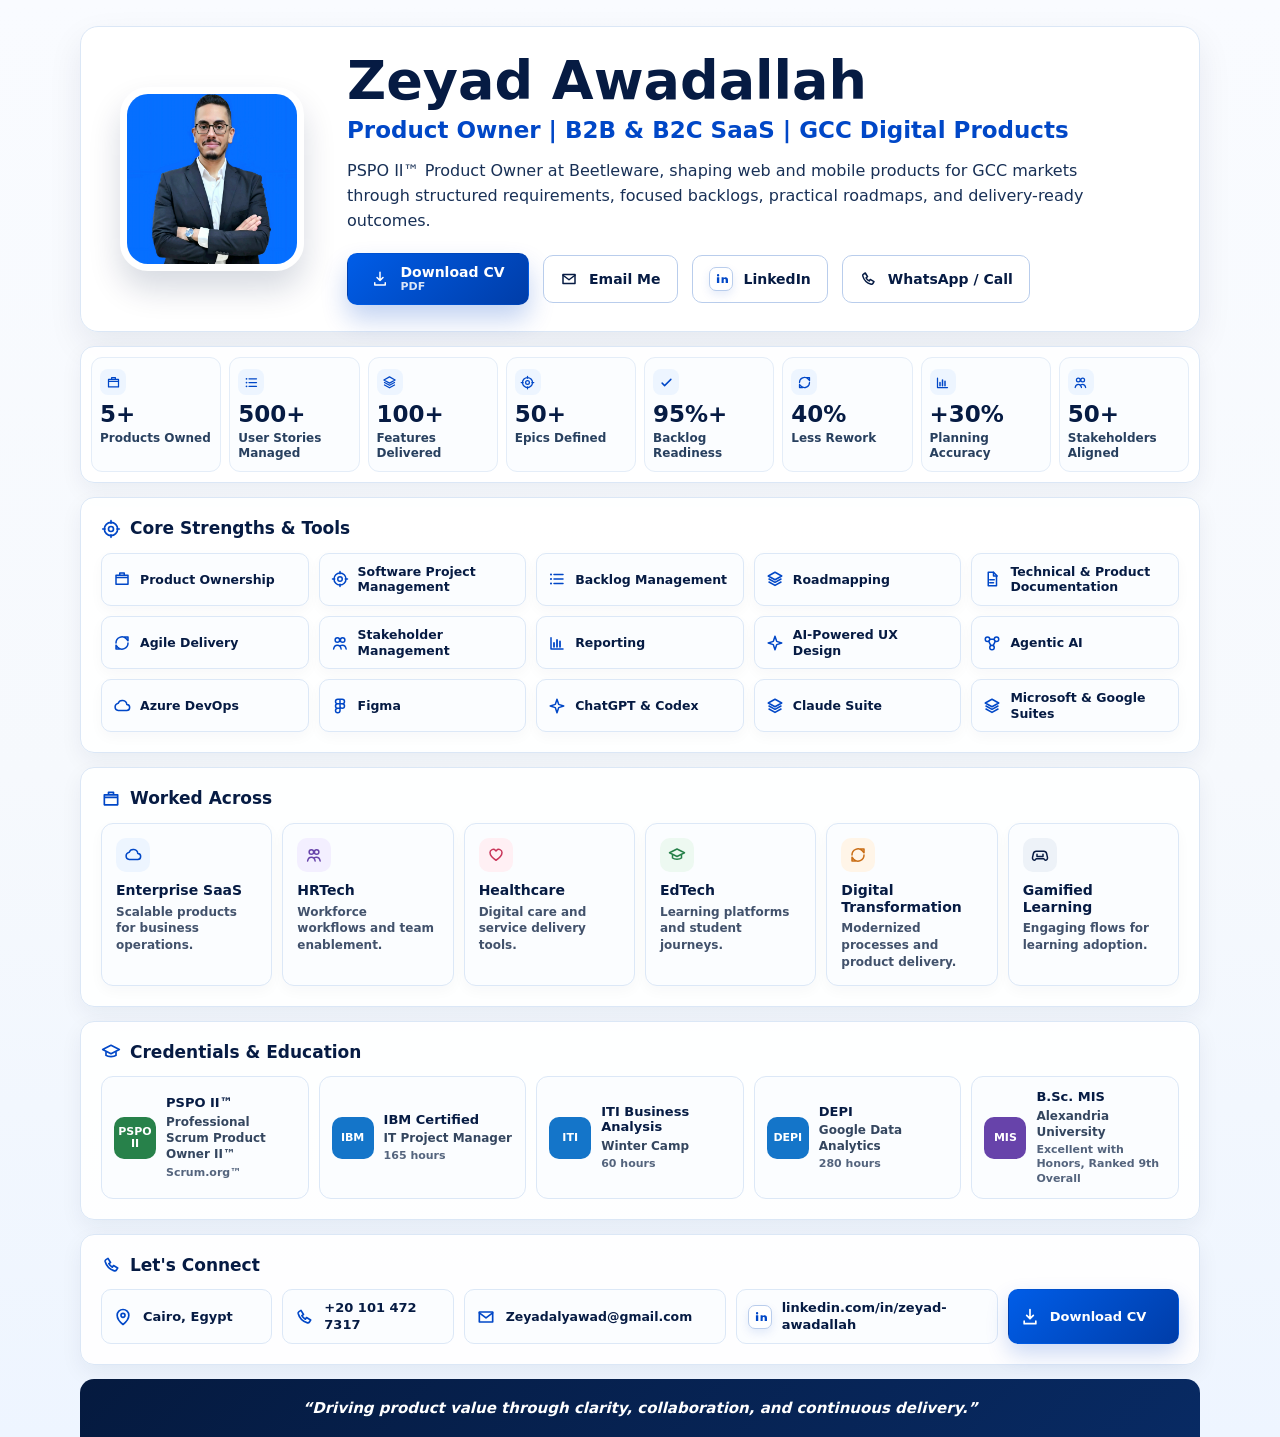
==== index.html @ 65cd9165 "Make social preview image explicit" ====
<!DOCTYPE html>
<html lang="en">
<head>
  <meta charset="UTF-8" />
  <meta name="viewport" content="width=device-width, initial-scale=1.0" />

  <title>Zeyad Awadallah | Product Owner</title>
  <meta
    name="description"
    content="Zeyad Awadallah, PSPO II certified Product Owner building B2B and B2C SaaS products across GCC markets."
  />

  <link rel="icon" type="image/png" href="assets/za-logo-v2.png" />
  <link rel="apple-touch-icon" href="assets/za-app-icon-v2.png" />
  <link rel="manifest" href="manifest.webmanifest" />
  <meta name="theme-color" content="#0047c7" />
  <meta name="apple-mobile-web-app-title" content="Zeyad" />
  <meta name="apple-mobile-web-app-capable" content="yes" />
  <meta name="apple-mobile-web-app-status-bar-style" content="default" />
  <meta itemprop="image" content="https://zeyad-awad1.github.io/assets/social-preview-v1.png" />

  <meta property="og:title" content="Zeyad Awadallah | Product Owner Portfolio" />
  <meta
    property="og:description"
    content="PSPO II™ Product Owner building B2B and B2C SaaS products across GCC markets."
  />
  <meta property="og:type" content="website" />
  <meta property="og:url" content="https://zeyad-awad1.github.io" />
  <meta property="og:image" content="https://zeyad-awad1.github.io/assets/social-preview-v1.png" />
  <meta property="og:image:secure_url" content="https://zeyad-awad1.github.io/assets/social-preview-v1.png" />
  <meta property="og:image:type" content="image/png" />
  <meta property="og:image:width" content="1200" />
  <meta property="og:image:height" content="632" />
  <meta property="og:image:alt" content="Zeyad Awadallah Product Owner portfolio preview" />

  <meta name="twitter:card" content="summary_large_image" />
  <meta name="twitter:title" content="Zeyad Awadallah | Product Owner Portfolio" />
  <meta
    name="twitter:description"
    content="PSPO II™ Product Owner building B2B and B2C SaaS products across GCC markets."
  />
  <meta name="twitter:image" content="https://zeyad-awad1.github.io/assets/social-preview-v1.png" />
  <meta name="twitter:image:alt" content="Zeyad Awadallah Product Owner portfolio preview" />

  <link rel="stylesheet" href="style.css" />
</head>

<body>
  <svg class="icon-sprite" xmlns="http://www.w3.org/2000/svg" aria-hidden="true" focusable="false">
    <symbol id="icon-download" viewBox="0 0 24 24"><path d="M12 3v11m0 0 4-4m-4 4-4-4M5 17v3h14v-3" fill="none" stroke="currentColor" stroke-width="2" stroke-linecap="round" stroke-linejoin="round" /></symbol>
    <symbol id="icon-mail" viewBox="0 0 24 24"><path d="M4 6h16v12H4z" fill="none" stroke="currentColor" stroke-width="2" stroke-linejoin="round" /><path d="m4 7 8 6 8-6" fill="none" stroke="currentColor" stroke-width="2" stroke-linecap="round" stroke-linejoin="round" /></symbol>
    <symbol id="icon-phone" viewBox="0 0 24 24"><path d="M6 5.5 8.4 4l3 5-2 1.4a10.5 10.5 0 0 0 4.2 4.2l1.4-2 5 3-1.5 2.4c-.5.8-1.4 1.2-2.3 1A16 16 0 0 1 5 7.8c-.2-.9.2-1.8 1-2.3Z" fill="none" stroke="currentColor" stroke-width="2" stroke-linecap="round" stroke-linejoin="round" /></symbol>
    <symbol id="icon-linkedin" viewBox="0 0 24 24"><path d="M5 9h4v10H5zM5 5.5a2 2 0 1 0 4 0 2 2 0 0 0-4 0ZM13 9h3.7v1.6c.6-1 1.7-1.8 3.3-1.8 2.4 0 4 1.6 4 4.8V19h-4v-4.8c0-1.3-.5-2.1-1.6-2.1-1.2 0-1.8.8-1.8 2.1V19H13z" fill="currentColor" /></symbol>
    <symbol id="icon-map" viewBox="0 0 24 24"><path d="M12 21s7-5.3 7-11a7 7 0 0 0-14 0c0 5.7 7 11 7 11Z" fill="none" stroke="currentColor" stroke-width="2" stroke-linejoin="round" /><circle cx="12" cy="10" r="2.4" fill="none" stroke="currentColor" stroke-width="2" /></symbol>
    <symbol id="icon-briefcase" viewBox="0 0 24 24"><path d="M9 6V4h6v2m-11 4h16m-16-3h16v12H4z" fill="none" stroke="currentColor" stroke-width="2" stroke-linecap="round" stroke-linejoin="round" /></symbol>
    <symbol id="icon-list" viewBox="0 0 24 24"><path d="M8 6h12M8 12h12M8 18h12" fill="none" stroke="currentColor" stroke-width="2" stroke-linecap="round" /><circle cx="4" cy="6" r="1.4" fill="currentColor" /><circle cx="4" cy="12" r="1.4" fill="currentColor" /><circle cx="4" cy="18" r="1.4" fill="currentColor" /></symbol>
    <symbol id="icon-layers" viewBox="0 0 24 24"><path d="m12 3 9 5-9 5-9-5 9-5Z" fill="none" stroke="currentColor" stroke-width="2" stroke-linejoin="round" /><path d="m4 12 8 4.5 8-4.5M4 16l8 4.5L20 16" fill="none" stroke="currentColor" stroke-width="2" stroke-linecap="round" stroke-linejoin="round" /></symbol>
    <symbol id="icon-target" viewBox="0 0 24 24"><circle cx="12" cy="12" r="8" fill="none" stroke="currentColor" stroke-width="2" /><circle cx="12" cy="12" r="3" fill="none" stroke="currentColor" stroke-width="2" /><path d="M12 2v3m0 14v3M2 12h3m14 0h3" fill="none" stroke="currentColor" stroke-width="2" stroke-linecap="round" /></symbol>
    <symbol id="icon-doc" viewBox="0 0 24 24"><path d="M7 3h7l4 4v14H7z" fill="none" stroke="currentColor" stroke-width="2" stroke-linejoin="round" /><path d="M14 3v5h5M9 13h6M9 17h5" fill="none" stroke="currentColor" stroke-width="2" stroke-linecap="round" stroke-linejoin="round" /></symbol>
    <symbol id="icon-refresh" viewBox="0 0 24 24"><path d="M20 12a8 8 0 0 1-13.7 5.7L4 15m0 0v5h5M4 12A8 8 0 0 1 17.7 6.3L20 9m0 0V4h-5" fill="none" stroke="currentColor" stroke-width="2" stroke-linecap="round" stroke-linejoin="round" /></symbol>
    <symbol id="icon-spark" viewBox="0 0 24 24"><path d="M12 3 9.8 9.8 3 12l6.8 2.2L12 21l2.2-6.8L21 12l-6.8-2.2L12 3Z" fill="none" stroke="currentColor" stroke-width="2" stroke-linejoin="round" /></symbol>
    <symbol id="icon-check" viewBox="0 0 24 24"><path d="m5 13 4 4L19 7" fill="none" stroke="currentColor" stroke-width="2.4" stroke-linecap="round" stroke-linejoin="round" /></symbol>
    <symbol id="icon-users" viewBox="0 0 24 24"><path d="M8.5 11a3 3 0 1 0 0-6 3 3 0 0 0 0 6Zm7 0a3 3 0 1 0 0-6 3 3 0 0 0 0 6ZM3.5 20c.5-3 2.4-5 5-5s4.5 2 5 5m-1-4.4c.8-.4 1.7-.6 2.7-.6 2.6 0 4.5 2 5 5" fill="none" stroke="currentColor" stroke-width="2" stroke-linecap="round" /></symbol>
    <symbol id="icon-cloud" viewBox="0 0 24 24"><path d="M7 18h11a4 4 0 0 0 .4-8 6 6 0 0 0-11.6-1.5A4.8 4.8 0 0 0 7 18Z" fill="none" stroke="currentColor" stroke-width="2" stroke-linejoin="round" /></symbol>
    <symbol id="icon-figma" viewBox="0 0 24 24"><path d="M9 3h3v6H9a3 3 0 1 1 0-6Zm3 0h3a3 3 0 0 1 0 6h-3Zm0 6h3a3 3 0 1 1-3 3Zm-3 0h3v6H9a3 3 0 0 1 0-6Zm0 6h3v3a3 3 0 1 1-3-3Z" fill="none" stroke="currentColor" stroke-width="2" stroke-linejoin="round" /></symbol>
    <symbol id="icon-db" viewBox="0 0 24 24"><ellipse cx="12" cy="6" rx="7" ry="3" fill="none" stroke="currentColor" stroke-width="2" /><path d="M5 6v12c0 1.7 3.1 3 7 3s7-1.3 7-3V6M5 12c0 1.7 3.1 3 7 3s7-1.3 7-3" fill="none" stroke="currentColor" stroke-width="2" /></symbol>
    <symbol id="icon-chart" viewBox="0 0 24 24"><path d="M4 20V5m0 15h16" fill="none" stroke="currentColor" stroke-width="2" stroke-linecap="round" /><path d="M8 17v-5m4 5V8m4 9v-7" fill="none" stroke="currentColor" stroke-width="2.4" stroke-linecap="round" /></symbol>
    <symbol id="icon-nodes" viewBox="0 0 24 24"><circle cx="6" cy="7" r="3" fill="none" stroke="currentColor" stroke-width="2" /><circle cx="18" cy="7" r="3" fill="none" stroke="currentColor" stroke-width="2" /><circle cx="12" cy="18" r="3" fill="none" stroke="currentColor" stroke-width="2" /><path d="M9 7h6M7.5 9.6l3 5.8m6-5.8-3 5.8" fill="none" stroke="currentColor" stroke-width="2" stroke-linecap="round" /></symbol>
    <symbol id="icon-heart" viewBox="0 0 24 24"><path d="M20 8.8c0 5.2-8 10.2-8 10.2S4 14 4 8.8A4.2 4.2 0 0 1 11.4 6l.6.7.6-.7A4.2 4.2 0 0 1 20 8.8Z" fill="none" stroke="currentColor" stroke-width="2" stroke-linejoin="round" /></symbol>
    <symbol id="icon-grad" viewBox="0 0 24 24"><path d="m12 4 10 5-10 5L2 9l10-5Z" fill="none" stroke="currentColor" stroke-width="2" stroke-linejoin="round" /><path d="M6 12v4c2.6 2 9.4 2 12 0v-4" fill="none" stroke="currentColor" stroke-width="2" stroke-linecap="round" /></symbol>
    <symbol id="icon-game" viewBox="0 0 24 24"><path d="M8 14h8m-8 0v-3m8 3v-3M7 17l-2 2a3 3 0 0 1-3-3.5L3.2 10A4 4 0 0 1 7 7h10a4 4 0 0 1 3.8 3l1.2 5.5a3 3 0 0 1-3 3.5l-2-2Z" fill="none" stroke="currentColor" stroke-width="2" stroke-linecap="round" stroke-linejoin="round" /></symbol>
  </svg>

  <main class="page">
    <section class="hero" aria-labelledby="hero-title">
      <div class="photo-area">
        <div class="dots" aria-hidden="true"></div>
        <img src="assets/profile.jpg" alt="Zeyad Awadallah portrait" class="profile-photo" />
      </div>

      <div class="hero-content">
        <h1 id="hero-title">Zeyad Awadallah</h1>
        <h2>Product Owner | B2B & B2C SaaS | GCC Digital Products</h2>
        <p>
          PSPO II™ Product Owner at Beetleware, shaping web and mobile products for GCC markets through structured requirements, focused backlogs, practical roadmaps, and delivery-ready outcomes.
        </p>

        <nav class="cta-row" aria-label="Primary contact actions">
          <a class="btn btn-primary" href="files/Zeyad_Awadallah_CV.pdf" download>
            <svg class="icon" aria-hidden="true"><use href="#icon-download"></use></svg>
            <span>Download CV<small>PDF</small></span>
          </a>

          <a class="btn" href="mailto:Zeyadalyawad@gmail.com">
            <svg class="icon" aria-hidden="true"><use href="#icon-mail"></use></svg>
            Email Me
          </a>

          <a class="btn" href="https://www.linkedin.com/in/zeyad-awadallah" target="_blank" rel="noopener noreferrer">
            <svg class="icon linkedin-mark" aria-hidden="true"><use href="#icon-linkedin"></use></svg>
            LinkedIn
          </a>

          <a class="btn" href="https://wa.me/201014727317" target="_blank" rel="noopener noreferrer">
            <svg class="icon" aria-hidden="true"><use href="#icon-phone"></use></svg>
            WhatsApp / Call
          </a>
        </nav>
      </div>
    </section>

    <section class="metrics-card" aria-label="Career metrics">
      <div class="metric">
        <div class="metric-icon"><svg aria-hidden="true"><use href="#icon-briefcase"></use></svg></div>
        <strong>5+</strong>
        <span>Products Owned</span>
      </div>

      <div class="metric">
        <div class="metric-icon"><svg aria-hidden="true"><use href="#icon-list"></use></svg></div>
        <strong>500+</strong>
        <span>User Stories Managed</span>
      </div>

      <div class="metric">
        <div class="metric-icon"><svg aria-hidden="true"><use href="#icon-layers"></use></svg></div>
        <strong>100+</strong>
        <span>Features Delivered</span>
      </div>

      <div class="metric">
        <div class="metric-icon"><svg aria-hidden="true"><use href="#icon-target"></use></svg></div>
        <strong>50+</strong>
        <span>Epics Defined</span>
      </div>

      <div class="metric">
        <div class="metric-icon"><svg aria-hidden="true"><use href="#icon-check"></use></svg></div>
        <strong>95%+</strong>
        <span>Backlog Readiness</span>
      </div>

      <div class="metric">
        <div class="metric-icon"><svg aria-hidden="true"><use href="#icon-refresh"></use></svg></div>
        <strong>40%</strong>
        <span>Less Rework</span>
      </div>

      <div class="metric">
        <div class="metric-icon"><svg aria-hidden="true"><use href="#icon-chart"></use></svg></div>
        <strong>+30%</strong>
        <span>Planning Accuracy</span>
      </div>

      <div class="metric">
        <div class="metric-icon"><svg aria-hidden="true"><use href="#icon-users"></use></svg></div>
        <strong>50+</strong>
        <span>Stakeholders Aligned</span>
      </div>
    </section>

    <section class="card" aria-labelledby="strengths-title">
      <div class="section-title">
        <svg class="section-icon" aria-hidden="true"><use href="#icon-target"></use></svg>
        <h3 id="strengths-title">Core Strengths & Tools</h3>
      </div>

      <div class="chips">
        <span class="skill"><svg class="card-icon" aria-hidden="true"><use href="#icon-briefcase"></use></svg>Product Ownership</span>
        <span class="skill"><svg class="card-icon" aria-hidden="true"><use href="#icon-target"></use></svg>Software Project Management</span>
        <span class="skill"><svg class="card-icon" aria-hidden="true"><use href="#icon-list"></use></svg>Backlog Management</span>
        <span class="skill"><svg class="card-icon" aria-hidden="true"><use href="#icon-layers"></use></svg>Roadmapping</span>
        <span class="skill"><svg class="card-icon" aria-hidden="true"><use href="#icon-doc"></use></svg>Technical & Product Documentation</span>
        <span class="skill"><svg class="card-icon" aria-hidden="true"><use href="#icon-refresh"></use></svg>Agile Delivery</span>
        <span class="skill"><svg class="card-icon" aria-hidden="true"><use href="#icon-users"></use></svg>Stakeholder Management</span>
        <span class="skill"><svg class="card-icon" aria-hidden="true"><use href="#icon-chart"></use></svg>Reporting</span>
        <span class="skill"><svg class="card-icon" aria-hidden="true"><use href="#icon-spark"></use></svg>AI-Powered UX Design</span>
        <span class="skill"><svg class="card-icon" aria-hidden="true"><use href="#icon-nodes"></use></svg>Agentic AI</span>
        <span class="skill"><svg class="card-icon" aria-hidden="true"><use href="#icon-cloud"></use></svg>Azure DevOps</span>
        <span class="skill"><svg class="card-icon" aria-hidden="true"><use href="#icon-figma"></use></svg>Figma</span>
        <span class="skill"><svg class="card-icon" aria-hidden="true"><use href="#icon-spark"></use></svg>ChatGPT & Codex</span>
        <span class="skill"><svg class="card-icon" aria-hidden="true"><use href="#icon-layers"></use></svg>Claude Suite</span>
        <span class="skill"><svg class="card-icon" aria-hidden="true"><use href="#icon-layers"></use></svg>Microsoft & Google Suites</span>
      </div>
    </section>

    <section class="card" aria-labelledby="domains-title">
      <div class="section-title">
        <svg class="section-icon" aria-hidden="true"><use href="#icon-briefcase"></use></svg>
        <h3 id="domains-title">Worked Across</h3>
      </div>

      <div class="domain-grid">
        <article class="domain-card">
          <div class="domain-icon"><svg aria-hidden="true"><use href="#icon-cloud"></use></svg></div>
          <h4>Enterprise SaaS</h4>
          <p>Scalable products for business operations.</p>
        </article>

        <article class="domain-card">
          <div class="domain-icon purple"><svg aria-hidden="true"><use href="#icon-users"></use></svg></div>
          <h4>HRTech</h4>
          <p>Workforce workflows and team enablement.</p>
        </article>

        <article class="domain-card">
          <div class="domain-icon pink"><svg aria-hidden="true"><use href="#icon-heart"></use></svg></div>
          <h4>Healthcare</h4>
          <p>Digital care and service delivery tools.</p>
        </article>

        <article class="domain-card">
          <div class="domain-icon green"><svg aria-hidden="true"><use href="#icon-grad"></use></svg></div>
          <h4>EdTech</h4>
          <p>Learning platforms and student journeys.</p>
        </article>

        <article class="domain-card">
          <div class="domain-icon orange"><svg aria-hidden="true"><use href="#icon-refresh"></use></svg></div>
          <h4>Digital Transformation</h4>
          <p>Modernized processes and product delivery.</p>
        </article>

        <article class="domain-card">
          <div class="domain-icon navy"><svg aria-hidden="true"><use href="#icon-game"></use></svg></div>
          <h4>Gamified Learning</h4>
          <p>Engaging flows for learning adoption.</p>
        </article>
      </div>
    </section>

    <section class="card" aria-labelledby="credentials-title">
      <div class="section-title">
        <svg class="section-icon" aria-hidden="true"><use href="#icon-grad"></use></svg>
        <h3 id="credentials-title">Credentials & Education</h3>
      </div>

      <div class="credentials-grid">
        <div class="credential">
          <div class="badge green">PSPO<br />II</div>
          <div>
            <strong>PSPO II™</strong>
            <span>Professional Scrum Product Owner II™</span>
            <small>Scrum.org™</small>
          </div>
        </div>

        <div class="credential">
          <div class="badge blue">IBM</div>
          <div>
            <strong>IBM Certified</strong>
            <span>IT Project Manager</span>
            <small>165 hours</small>
          </div>
        </div>

        <div class="credential">
          <div class="badge blue">ITI</div>
          <div>
            <strong>ITI Business Analysis</strong>
            <span>Winter Camp</span>
            <small>60 hours</small>
          </div>
        </div>

        <div class="credential">
          <div class="badge blue">DEPI</div>
          <div>
            <strong>DEPI</strong>
            <span>Google Data Analytics</span>
            <small>280 hours</small>
          </div>
        </div>

        <div class="credential">
          <div class="badge purple">MIS</div>
          <div>
            <strong>B.Sc. MIS</strong>
            <span>Alexandria University</span>
            <small>Excellent with Honors, Ranked 9th Overall</small>
          </div>
        </div>
      </div>
    </section>

    <section class="card contact-card" aria-labelledby="contact-title">
      <div class="section-title">
        <svg class="section-icon" aria-hidden="true"><use href="#icon-phone"></use></svg>
        <h3 id="contact-title">Let's Connect</h3>
      </div>

      <div class="contact-grid">
        <div class="contact-item contact-location">
          <svg class="contact-icon" aria-hidden="true"><use href="#icon-map"></use></svg>
          <span class="contact-text">Cairo, Egypt</span>
        </div>

        <a class="contact-item contact-whatsapp" href="https://wa.me/201014727317" target="_blank" rel="noopener noreferrer">
          <svg class="contact-icon" aria-hidden="true"><use href="#icon-phone"></use></svg>
          <span class="contact-text">+20 101 472 7317</span>
        </a>

        <a class="contact-item contact-email" href="mailto:Zeyadalyawad@gmail.com">
          <svg class="contact-icon" aria-hidden="true"><use href="#icon-mail"></use></svg>
          <span class="contact-text">Zeyadalyawad@gmail.com</span>
        </a>

        <a class="contact-item contact-linkedin" href="https://www.linkedin.com/in/zeyad-awadallah" target="_blank" rel="noopener noreferrer">
          <svg class="contact-icon linkedin-mark" aria-hidden="true"><use href="#icon-linkedin"></use></svg>
          <span class="contact-text">linkedin.com/in/zeyad-awadallah</span>
        </a>

        <a class="contact-item contact-download" href="files/Zeyad_Awadallah_CV.pdf" download>
          <svg class="contact-icon" aria-hidden="true"><use href="#icon-download"></use></svg>
          <span class="contact-text">Download CV</span>
        </a>
      </div>
    </section>

    <footer class="footer">
      <span>“Driving product value through clarity, collaboration, and continuous delivery.”</span>
    </footer>
  </main>
</body>
</html>
---- style.css ----
:root {
  --navy: #061b43;
  --blue: #0047c7;
  --blue-strong: #003da8;
  --blue-soft: #edf5ff;
  --text: #071d45;
  --muted: #54647d;
  --border: #dbe7f6;
  --bg: #f6f9fd;
  --white: #ffffff;
  --shadow: 0 14px 34px rgba(6, 27, 67, 0.08);
  --shadow-soft: 0 8px 22px rgba(6, 27, 67, 0.06);
  --radius: 14px;
}

* {
  box-sizing: border-box;
  margin: 0;
  padding: 0;
}

html {
  scroll-behavior: smooth;
  scrollbar-color: #9db8dd #eef4fb;
  scrollbar-width: thin;
}

::-webkit-scrollbar {
  width: 10px;
}

::-webkit-scrollbar-track {
  background: #eef4fb;
}

::-webkit-scrollbar-thumb {
  background: #9db8dd;
  border: 2px solid #eef4fb;
  border-radius: 999px;
}

::-webkit-scrollbar-thumb:hover {
  background: var(--blue);
}

body {
  min-height: 100vh;
  font-family: Inter, ui-sans-serif, system-ui, -apple-system, BlinkMacSystemFont, "Segoe UI", Arial, sans-serif;
  background: linear-gradient(180deg, #f9fbff 0%, var(--bg) 54%, #eef5ff 100%);
  color: var(--text);
  line-height: 1.5;
  text-rendering: optimizeLegibility;
}

svg {
  display: block;
  flex: 0 0 auto;
}

.icon-sprite {
  position: absolute;
  width: 0;
  height: 0;
  overflow: hidden;
}

.page {
  width: min(1120px, calc(100% - 40px));
  margin: 0 auto;
  padding: 26px 0 0;
}

.hero {
  display: grid;
  grid-template-columns: 210px minmax(0, 1fr);
  gap: 30px;
  align-items: center;
  margin-bottom: 14px;
  padding: 26px;
  border: 1px solid var(--border);
  border-radius: 18px;
  background: rgba(255, 255, 255, 0.96);
  box-shadow: var(--shadow);
}

.photo-area {
  position: relative;
  display: flex;
  align-items: center;
  justify-content: center;
}

.dots {
  display: none;
}

.profile-photo {
  position: relative;
  z-index: 1;
  width: 184px;
  height: 184px;
  object-fit: cover;
  object-position: center;
  border: 7px solid var(--white);
  border-radius: 28px;
  background: var(--blue);
  box-shadow: 0 18px 32px rgba(6, 27, 67, 0.16);
}

.hero-content {
  min-width: 0;
}

.hero-content h1 {
  margin-bottom: 8px;
  color: var(--navy);
  font-size: clamp(34px, 4.8vw, 54px);
  font-weight: 850;
  letter-spacing: 0;
  line-height: 1.02;
}

.hero-content h2 {
  margin-bottom: 12px;
  color: var(--blue);
  font-size: clamp(17px, 2vw, 23px);
  font-weight: 800;
  letter-spacing: 0;
  line-height: 1.28;
}

.hero-content p {
  max-width: 780px;
  margin-bottom: 20px;
  color: #183056;
  font-size: 16px;
  line-height: 1.58;
}

.cta-row {
  display: flex;
  flex-wrap: wrap;
  align-items: center;
  gap: 14px;
  margin-top: 2px;
}

.btn {
  min-height: 48px;
  display: inline-flex;
  align-items: center;
  justify-content: center;
  gap: 11px;
  padding: 10px 16px;
  border: 1px solid #b9cdec;
  border-radius: 10px;
  background: var(--white);
  color: var(--navy);
  text-decoration: none;
  font-size: 14px;
  font-weight: 800;
  transition: transform 0.18s ease, box-shadow 0.18s ease, border-color 0.18s ease, background 0.18s ease, color 0.18s ease;
}

.btn:hover,
.btn:focus-visible {
  transform: translateY(-2px);
  border-color: var(--blue);
  box-shadow: 0 10px 22px rgba(0, 71, 199, 0.13);
  outline: none;
}

.btn-primary {
  min-width: 182px;
  min-height: 52px;
  padding: 10px 20px;
  border-color: transparent;
  background: linear-gradient(135deg, #005de8, var(--blue-strong));
  color: var(--white);
  box-shadow: 0 14px 26px rgba(0, 71, 199, 0.24);
}

.btn-primary span {
  display: grid;
  gap: 1px;
  line-height: 1.08;
}

.btn-primary:hover,
.btn-primary:focus-visible {
  background: linear-gradient(135deg, #0068ff, #00358f);
  box-shadow: 0 16px 30px rgba(0, 71, 199, 0.3);
}

.btn small {
  display: block;
  font-size: 11px;
  font-weight: 650;
  opacity: 0.86;
}

.icon {
  width: 18px;
  height: 18px;
  color: currentColor;
}

.linkedin-mark {
  width: 24px;
  height: 24px;
  padding: 4px;
  border: 1px solid #b9cdec;
  border-radius: 7px;
  background: #ffffff;
  color: var(--blue);
  box-shadow: 0 4px 10px rgba(0, 71, 199, 0.1);
}

.card,
.metrics-card {
  margin-bottom: 14px;
  border: 1px solid var(--border);
  border-radius: var(--radius);
  background: rgba(255, 255, 255, 0.95);
  box-shadow: var(--shadow-soft);
}

.card {
  padding: 20px;
}

.section-title {
  display: flex;
  align-items: center;
  gap: 9px;
  margin-bottom: 14px;
}

.section-title h3 {
  color: var(--navy);
  font-size: 17px;
  font-weight: 850;
  letter-spacing: 0;
  line-height: 1.2;
}

.section-icon,
.card-icon,
.contact-icon {
  width: 20px;
  height: 20px;
  color: var(--blue);
}

.metrics-card {
  display: grid;
  grid-template-columns: repeat(8, minmax(0, 1fr));
  gap: 8px;
  padding: 10px;
}

.metric {
  min-width: 0;
  padding: 11px 8px 10px;
  border: 1px solid #e4edf8;
  border-radius: 11px;
  background: #fbfdff;
  text-align: left;
  transition: transform 0.18s ease, box-shadow 0.18s ease, border-color 0.18s ease;
}

.metric:hover {
  transform: translateY(-2px);
  border-color: #bed2ef;
  box-shadow: 0 10px 20px rgba(6, 27, 67, 0.07);
}

.metric-icon {
  width: 26px;
  height: 26px;
  margin-bottom: 8px;
  border-radius: 8px;
  background: var(--blue-soft);
  color: var(--blue);
  display: inline-flex;
  align-items: center;
  justify-content: center;
}

.metric-icon svg {
  width: 15px;
  height: 15px;
}

.metric strong {
  display: block;
  color: var(--navy);
  font-size: 23px;
  font-weight: 900;
  line-height: 1;
  margin-bottom: 5px;
}

.metric span {
  display: block;
  color: #28405f;
  font-size: 12px;
  font-weight: 750;
  line-height: 1.25;
}

.chips {
  display: grid;
  grid-template-columns: repeat(5, minmax(0, 1fr));
  gap: 10px;
}

.skill {
  min-width: 0;
  min-height: 46px;
  display: inline-flex;
  align-items: center;
  gap: 9px;
  padding: 10px 11px;
  border: 1px solid #dce8f7;
  border-radius: 10px;
  background: #fbfdff;
  color: var(--navy);
  font-size: 12.5px;
  font-weight: 780;
  line-height: 1.25;
  box-shadow: 0 5px 14px rgba(6, 27, 67, 0.03);
  transition: transform 0.18s ease, box-shadow 0.18s ease, border-color 0.18s ease, background 0.18s ease;
}

.skill:hover {
  transform: translateY(-2px);
  border-color: #b9cdec;
  background: #ffffff;
  box-shadow: 0 10px 20px rgba(6, 27, 67, 0.07);
}

.skill .card-icon {
  width: 18px;
  height: 18px;
  color: var(--blue);
}

.domain-grid {
  display: grid;
  grid-template-columns: repeat(6, minmax(0, 1fr));
  gap: 10px;
}

.domain-card {
  min-width: 0;
  min-height: 122px;
  padding: 14px;
  border: 1px solid #dce8f7;
  border-radius: 12px;
  background: #fbfdff;
  box-shadow: 0 5px 14px rgba(6, 27, 67, 0.03);
  transition: transform 0.18s ease, box-shadow 0.18s ease, border-color 0.18s ease;
}

.domain-card:hover {
  transform: translateY(-2px);
  border-color: #b9cdec;
  box-shadow: 0 10px 20px rgba(6, 27, 67, 0.07);
}

.domain-icon {
  width: 34px;
  height: 34px;
  margin-bottom: 10px;
  border-radius: 10px;
  background: var(--blue-soft);
  color: var(--blue);
  display: inline-flex;
  align-items: center;
  justify-content: center;
}

.domain-icon svg {
  width: 18px;
  height: 18px;
}

.domain-icon.purple {
  background: #f3efff;
  color: #6743aa;
}

.domain-icon.pink {
  background: #fff0f4;
  color: #c9365a;
}

.domain-icon.green {
  background: #edf9f1;
  color: #27814a;
}

.domain-icon.orange {
  background: #fff5e8;
  color: #c96d15;
}

.domain-icon.navy {
  background: #edf2f8;
  color: var(--navy);
}

.domain-card h4 {
  margin-bottom: 5px;
  color: var(--navy);
  font-size: 14px;
  font-weight: 850;
  line-height: 1.2;
}

.domain-card p {
  color: #42526c;
  font-size: 12px;
  font-weight: 600;
  line-height: 1.4;
}

.credentials-grid {
  display: grid;
  grid-template-columns: repeat(5, minmax(0, 1fr));
  gap: 10px;
}

.credential {
  min-width: 0;
  display: grid;
  grid-template-columns: 42px minmax(0, 1fr);
  gap: 10px;
  align-items: center;
  padding: 12px;
  border: 1px solid #dce8f7;
  border-radius: 12px;
  background: #fbfdff;
  transition: transform 0.18s ease, box-shadow 0.18s ease, border-color 0.18s ease;
}

.credential:hover {
  transform: translateY(-2px);
  border-color: #b9cdec;
  box-shadow: 0 10px 20px rgba(6, 27, 67, 0.07);
}

.badge {
  width: 42px;
  height: 42px;
  border-radius: 10px;
  display: flex;
  align-items: center;
  justify-content: center;
  color: var(--white);
  font-size: 11px;
  font-weight: 900;
  line-height: 1.05;
  text-align: center;
}

.badge.green {
  background: #27814a;
}

.badge.blue {
  background: #1475c9;
}

.badge.purple {
  background: #6743aa;
}

.credential strong {
  display: block;
  margin-bottom: 3px;
  color: var(--navy);
  font-size: 13px;
  font-weight: 850;
  line-height: 1.2;
}

.credential span {
  display: block;
  color: #34465f;
  font-size: 12px;
  font-weight: 650;
  line-height: 1.35;
}

.credential small {
  display: block;
  margin-top: 3px;
  color: var(--muted);
  font-size: 11px;
  font-weight: 650;
  line-height: 1.3;
}

.contact-grid {
  display: grid;
  grid-template-columns: repeat(12, minmax(0, 1fr));
  gap: 10px;
}

.contact-grid div,
.contact-grid a {
  min-width: 0;
  min-height: 46px;
  display: flex;
  align-items: center;
  gap: 10px;
  padding: 10px 11px;
  border: 1px solid #dce8f7;
  border-radius: 10px;
  background: #fbfdff;
  color: var(--navy);
  text-decoration: none;
  font-size: 13px;
  font-weight: 760;
  transition: transform 0.18s ease, box-shadow 0.18s ease, border-color 0.18s ease, color 0.18s ease;
}

.contact-location,
.contact-whatsapp,
.contact-download {
  grid-column: span 2;
}

.contact-email,
.contact-linkedin {
  grid-column: span 3;
}

.contact-text {
  min-width: 0;
  line-height: 1.25;
}

.contact-email .contact-text {
  font-size: 12.5px;
  white-space: nowrap;
}

.contact-grid a:hover,
.contact-grid a:focus-visible {
  transform: translateY(-2px);
  border-color: #b9cdec;
  color: var(--blue);
  box-shadow: 0 10px 20px rgba(6, 27, 67, 0.07);
  outline: none;
}

.contact-grid .contact-download {
  border-color: transparent;
  background: linear-gradient(135deg, #005de8, var(--blue-strong));
  color: var(--white);
  box-shadow: 0 10px 22px rgba(0, 71, 199, 0.2);
}

.contact-grid .contact-download .contact-icon {
  color: currentColor;
}

.contact-grid .contact-download:hover,
.contact-grid .contact-download:focus-visible {
  border-color: transparent;
  background: linear-gradient(135deg, #0068ff, #00358f);
  color: var(--white);
  box-shadow: 0 14px 26px rgba(0, 71, 199, 0.27);
}

.contact-grid .linkedin-mark {
  width: 24px;
  height: 24px;
}

.footer {
  margin-top: 2px;
  padding: 18px 20px;
  border-radius: 14px 14px 0 0;
  background: linear-gradient(135deg, #051a3f, #082a63);
  color: var(--white);
  text-align: center;
  font-size: 15px;
  font-style: italic;
  font-weight: 650;
}

@media (max-width: 1050px) {
  .hero {
    grid-template-columns: 180px minmax(0, 1fr);
    gap: 22px;
  }

  .profile-photo {
    width: 158px;
    height: 158px;
    border-radius: 24px;
  }

  .metrics-card {
    grid-template-columns: repeat(4, minmax(0, 1fr));
  }

  .chips,
  .domain-grid {
    grid-template-columns: repeat(3, minmax(0, 1fr));
  }

  .credentials-grid {
    grid-template-columns: repeat(2, minmax(0, 1fr));
  }

  .contact-grid {
    grid-template-columns: repeat(2, minmax(0, 1fr));
  }

  .contact-location,
  .contact-whatsapp,
  .contact-email,
  .contact-linkedin,
  .contact-download {
    grid-column: auto;
  }
}

@media (max-width: 760px) {
  .page {
    width: min(100% - 28px, 700px);
    padding-top: 18px;
  }

  .hero {
    grid-template-columns: 1fr;
    gap: 18px;
    padding: 20px;
    text-align: center;
  }

  .photo-area {
    justify-content: center;
  }

  .profile-photo {
    width: 138px;
    height: 138px;
    border-radius: 22px;
  }

  .hero-content h1 {
    font-size: clamp(31px, 10vw, 42px);
  }

  .hero-content p {
    margin-left: auto;
    margin-right: auto;
    font-size: 15px;
  }

  .cta-row {
    justify-content: center;
    gap: 10px;
  }

  .btn {
    flex: 1 1 145px;
  }

  .btn-primary {
    flex-basis: 100%;
  }

  .card {
    padding: 17px;
  }

  .chips,
  .contact-grid {
    grid-template-columns: repeat(2, minmax(0, 1fr));
  }
}

@media (max-width: 560px) {
  .page {
    width: calc(100% - 22px);
  }

  .hero {
    padding: 17px;
    border-radius: 15px;
  }

  .hero-content h2 {
    font-size: 16px;
  }

  .cta-row {
    gap: 8px;
  }

  .btn {
    flex-basis: 100%;
    min-height: 44px;
  }

  .metrics-card {
    grid-template-columns: repeat(2, minmax(0, 1fr));
    gap: 7px;
  }

  .metric {
    padding: 10px;
  }

  .metric strong {
    font-size: 22px;
  }

  .chips,
  .domain-grid,
  .credentials-grid,
  .contact-grid {
    grid-template-columns: 1fr;
  }

  .domain-card {
    min-height: 0;
  }

  .contact-email .contact-text {
    white-space: normal;
    overflow-wrap: anywhere;
  }

  .footer {
    padding: 16px;
    font-size: 14px;
  }
}

@media (prefers-reduced-motion: reduce) {
  *,
  *::before,
  *::after {
    scroll-behavior: auto !important;
    transition-duration: 0.01ms !important;
    animation-duration: 0.01ms !important;
    animation-iteration-count: 1 !important;
  }
}
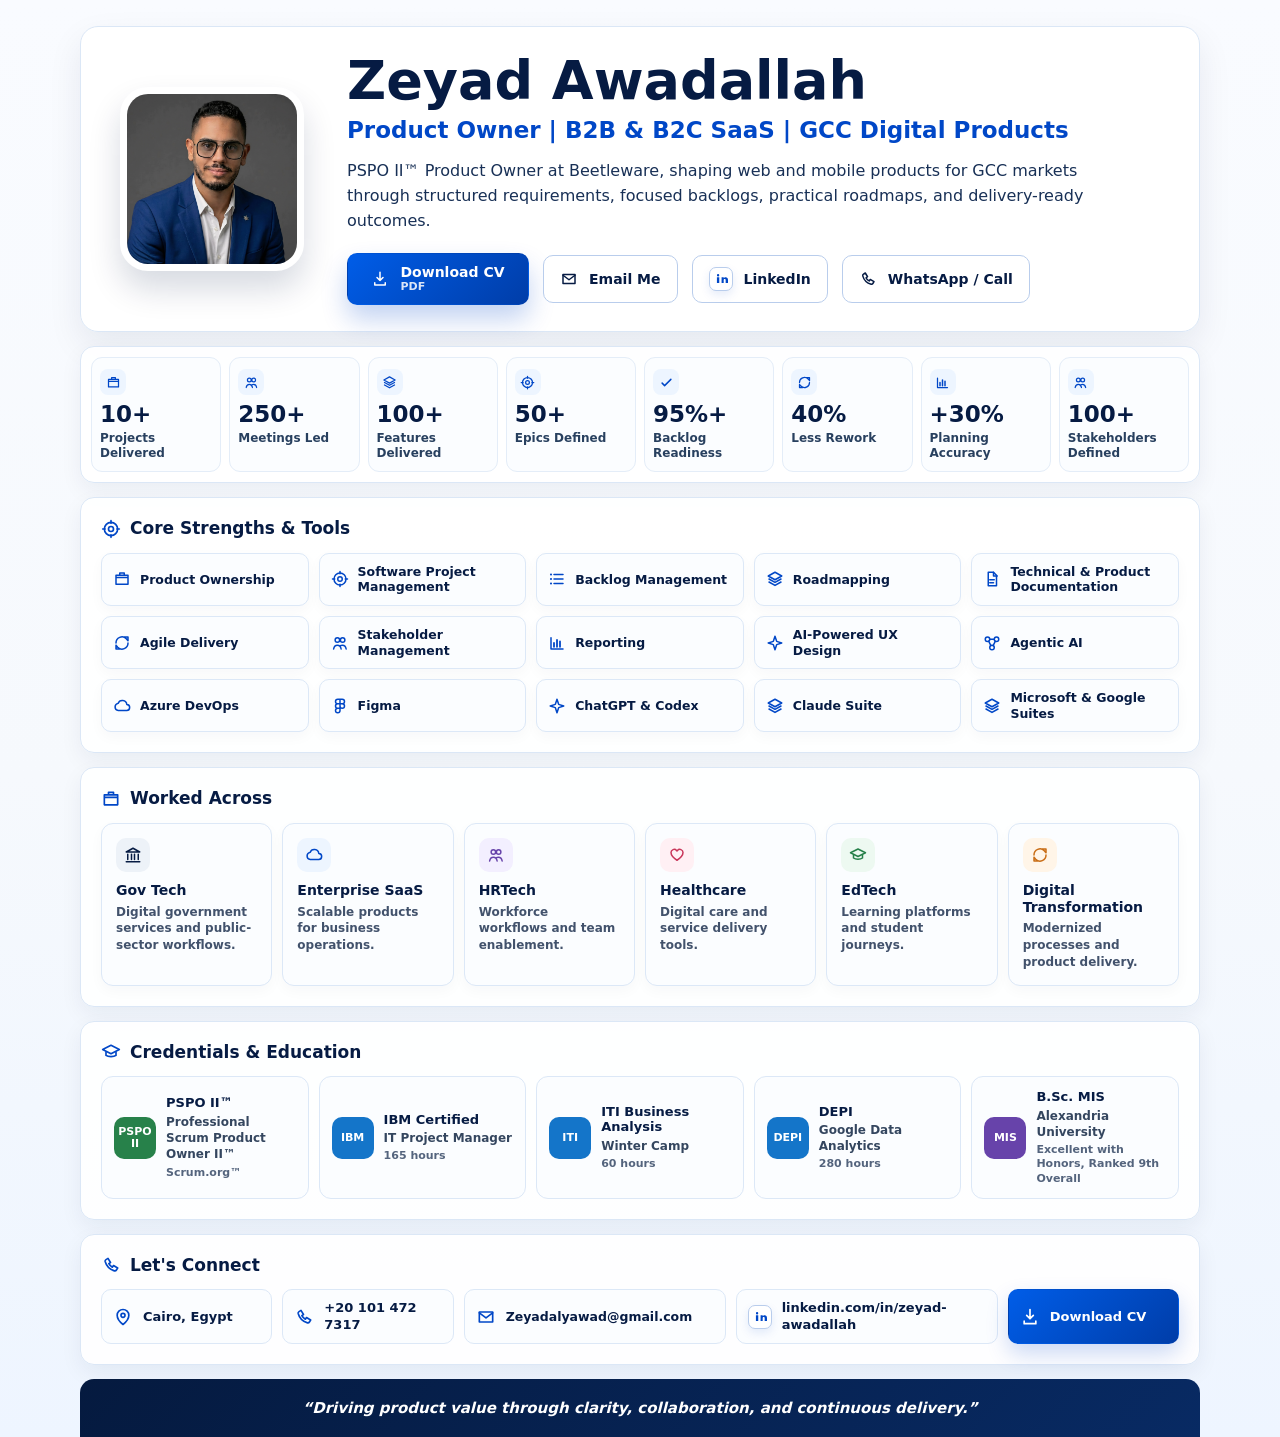
==== commit 2f06177e: "Refresh CV, career metrics, and Gov Tech experience" ====
--- a/index.html
+++ b/index.html
@@ -17,7 +17,7 @@
   <meta name="apple-mobile-web-app-title" content="Zeyad" />
   <meta name="apple-mobile-web-app-capable" content="yes" />
   <meta name="apple-mobile-web-app-status-bar-style" content="default" />
-  <meta itemprop="image" content="https://zeyad-awad1.github.io/assets/social-preview-v1.png" />
+  <meta itemprop="image" content="https://zeyad-awad1.github.io/assets/social-preview-v4.png" />
 
   <meta property="og:title" content="Zeyad Awadallah | Product Owner Portfolio" />
   <meta
@@ -26,8 +26,8 @@
   />
   <meta property="og:type" content="website" />
   <meta property="og:url" content="https://zeyad-awad1.github.io" />
-  <meta property="og:image" content="https://zeyad-awad1.github.io/assets/social-preview-v1.png" />
-  <meta property="og:image:secure_url" content="https://zeyad-awad1.github.io/assets/social-preview-v1.png" />
+  <meta property="og:image" content="https://zeyad-awad1.github.io/assets/social-preview-v4.png" />
+  <meta property="og:image:secure_url" content="https://zeyad-awad1.github.io/assets/social-preview-v4.png" />
   <meta property="og:image:type" content="image/png" />
   <meta property="og:image:width" content="1200" />
   <meta property="og:image:height" content="632" />
@@ -39,7 +39,7 @@
     name="twitter:description"
     content="PSPO II™ Product Owner building B2B and B2C SaaS products across GCC markets."
   />
-  <meta name="twitter:image" content="https://zeyad-awad1.github.io/assets/social-preview-v1.png" />
+  <meta name="twitter:image" content="https://zeyad-awad1.github.io/assets/social-preview-v4.png" />
   <meta name="twitter:image:alt" content="Zeyad Awadallah Product Owner portfolio preview" />
 
   <link rel="stylesheet" href="style.css" />
@@ -112,14 +112,14 @@
     <section class="metrics-card" aria-label="Career metrics">
       <div class="metric">
         <div class="metric-icon"><svg aria-hidden="true"><use href="#icon-briefcase"></use></svg></div>
-        <strong>5+</strong>
-        <span>Products Owned</span>
-      </div>
-
-      <div class="metric">
-        <div class="metric-icon"><svg aria-hidden="true"><use href="#icon-list"></use></svg></div>
-        <strong>500+</strong>
-        <span>User Stories Managed</span>
+        <strong>10+</strong>
+        <span>Projects Delivered</span>
+      </div>
+
+      <div class="metric">
+        <div class="metric-icon"><svg aria-hidden="true"><use href="#icon-users"></use></svg></div>
+        <strong>250+</strong>
+        <span>Meetings Led</span>
       </div>
 
       <div class="metric">
@@ -154,8 +154,8 @@
 
       <div class="metric">
         <div class="metric-icon"><svg aria-hidden="true"><use href="#icon-users"></use></svg></div>
-        <strong>50+</strong>
-        <span>Stakeholders Aligned</span>
+        <strong>100+</strong>
+        <span>Stakeholders Defined</span>
       </div>
     </section>
 
@@ -192,6 +192,12 @@
 
       <div class="domain-grid">
         <article class="domain-card">
+          <div class="domain-icon navy"><svg viewBox="0 0 24 24" aria-hidden="true"><path d="m3 8 9-5 9 5H3Zm2 3v7m5-7v7m4-7v7m5-7v7M3 21h18" fill="none" stroke="currentColor" stroke-width="2" stroke-linecap="round" stroke-linejoin="round" /></svg></div>
+          <h4>Gov Tech</h4>
+          <p>Digital government services and public-sector workflows.</p>
+        </article>
+
+        <article class="domain-card">
           <div class="domain-icon"><svg aria-hidden="true"><use href="#icon-cloud"></use></svg></div>
           <h4>Enterprise SaaS</h4>
           <p>Scalable products for business operations.</p>
@@ -221,11 +227,6 @@
           <p>Modernized processes and product delivery.</p>
         </article>
 
-        <article class="domain-card">
-          <div class="domain-icon navy"><svg aria-hidden="true"><use href="#icon-game"></use></svg></div>
-          <h4>Gamified Learning</h4>
-          <p>Engaging flows for learning adoption.</p>
-        </article>
       </div>
     </section>
 
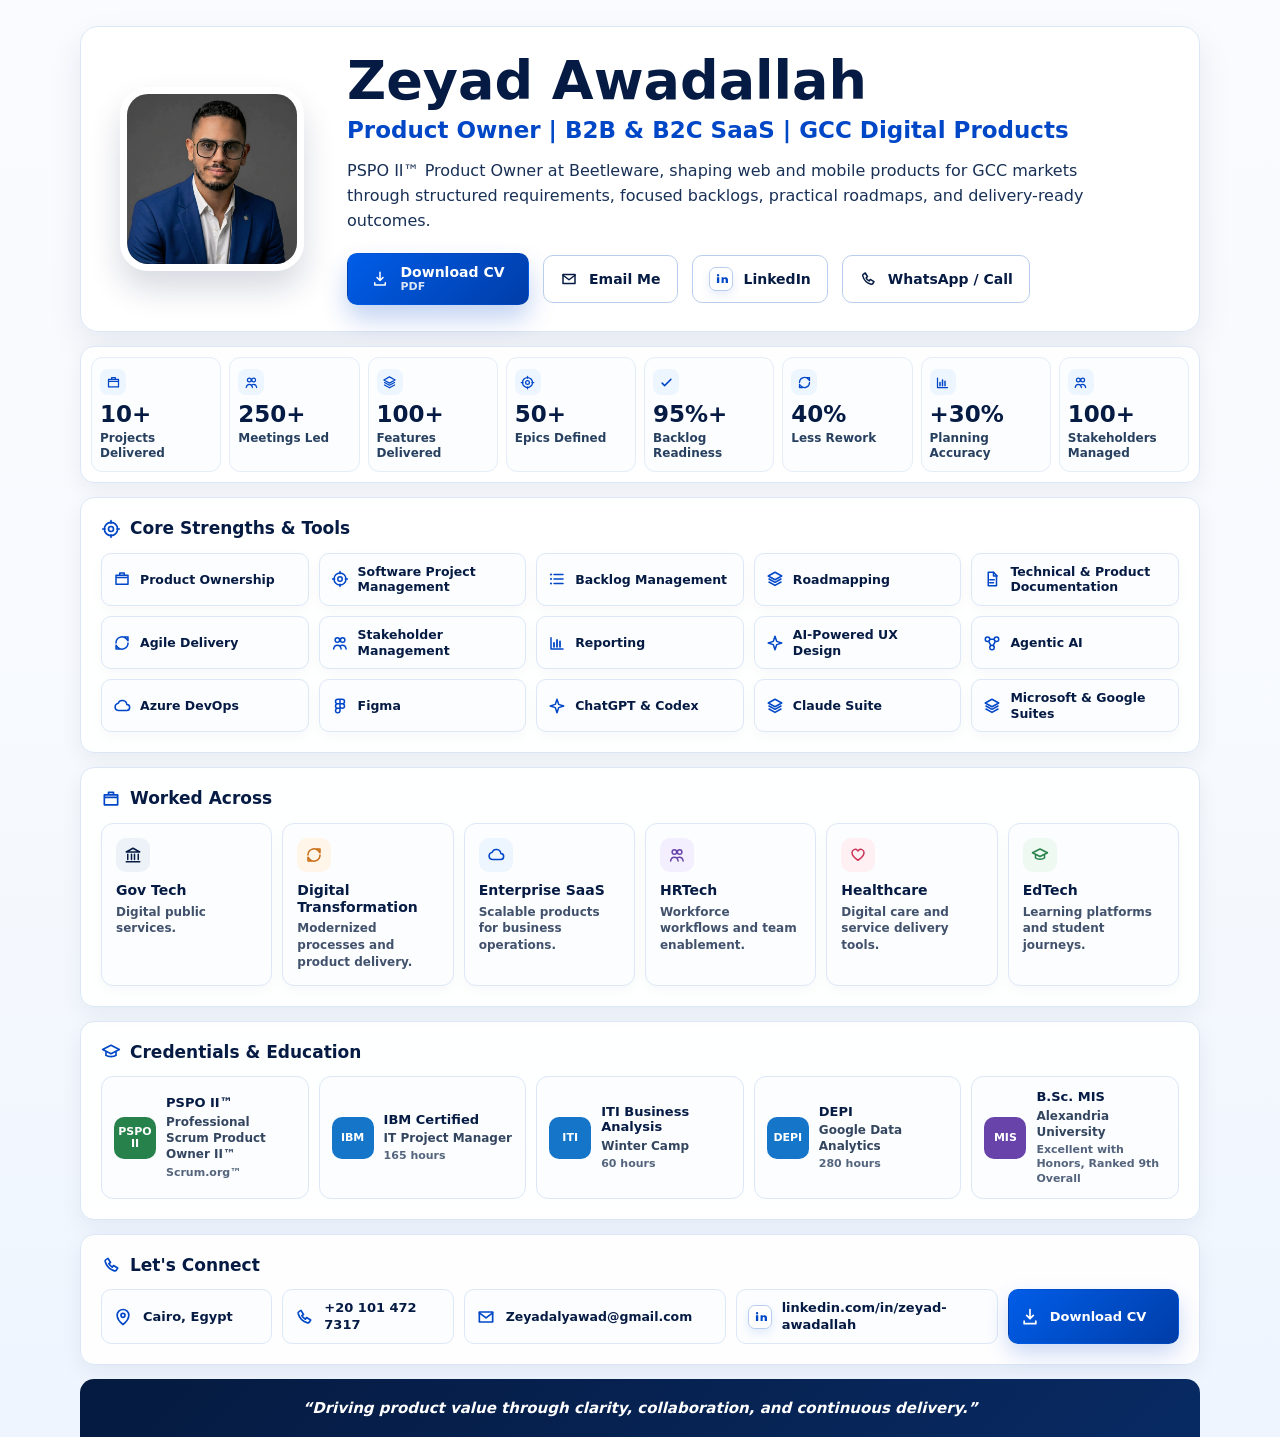
==== commit 94e8b727: "Refine stakeholder metric and domain order" ====
--- a/index.html
+++ b/index.html
@@ -155,7 +155,7 @@
       <div class="metric">
         <div class="metric-icon"><svg aria-hidden="true"><use href="#icon-users"></use></svg></div>
         <strong>100+</strong>
-        <span>Stakeholders Defined</span>
+        <span>Stakeholders Managed</span>
       </div>
     </section>
 
@@ -194,7 +194,13 @@
         <article class="domain-card">
           <div class="domain-icon navy"><svg viewBox="0 0 24 24" aria-hidden="true"><path d="m3 8 9-5 9 5H3Zm2 3v7m5-7v7m4-7v7m5-7v7M3 21h18" fill="none" stroke="currentColor" stroke-width="2" stroke-linecap="round" stroke-linejoin="round" /></svg></div>
           <h4>Gov Tech</h4>
-          <p>Digital government services and public-sector workflows.</p>
+          <p>Digital public services.</p>
+        </article>
+
+        <article class="domain-card">
+          <div class="domain-icon orange"><svg aria-hidden="true"><use href="#icon-refresh"></use></svg></div>
+          <h4>Digital Transformation</h4>
+          <p>Modernized processes and product delivery.</p>
         </article>
 
         <article class="domain-card">
@@ -219,12 +225,6 @@
           <div class="domain-icon green"><svg aria-hidden="true"><use href="#icon-grad"></use></svg></div>
           <h4>EdTech</h4>
           <p>Learning platforms and student journeys.</p>
-        </article>
-
-        <article class="domain-card">
-          <div class="domain-icon orange"><svg aria-hidden="true"><use href="#icon-refresh"></use></svg></div>
-          <h4>Digital Transformation</h4>
-          <p>Modernized processes and product delivery.</p>
         </article>
 
       </div>
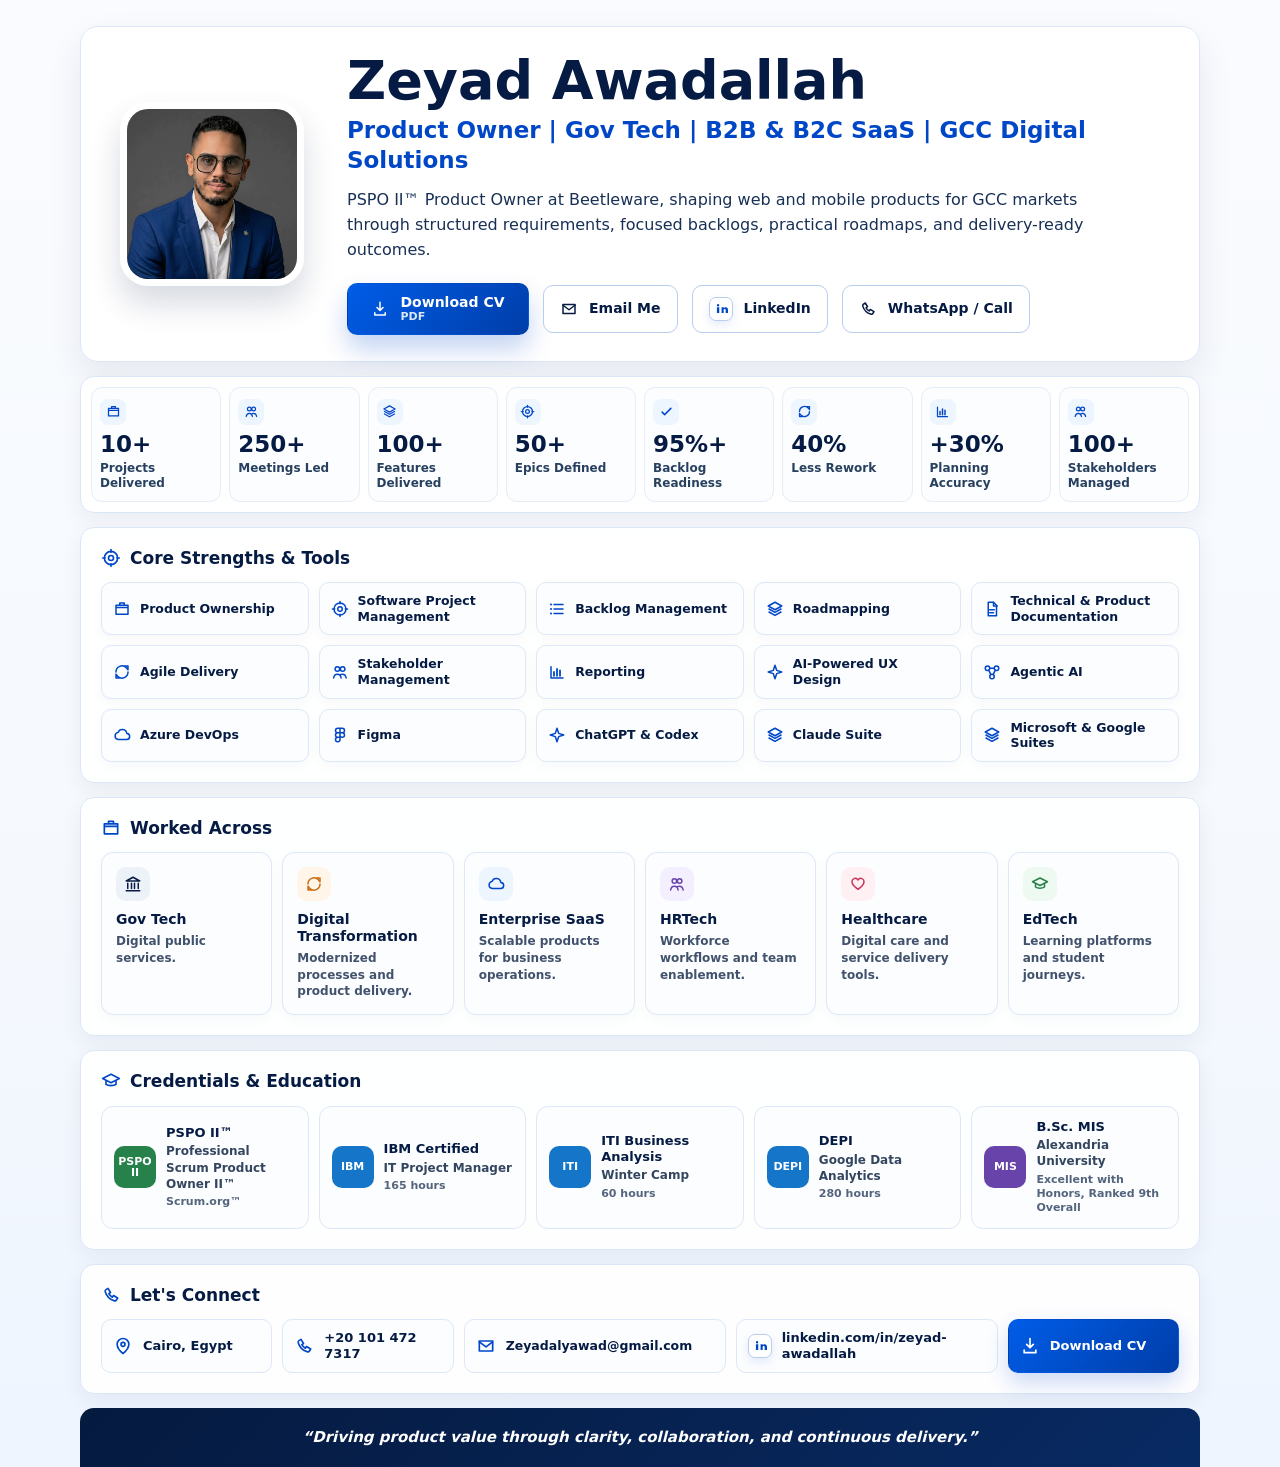
==== commit 89b5ce0d: "Update hero headline with Gov Tech and digital solutions" ====
--- a/index.html
+++ b/index.html
@@ -80,7 +80,7 @@
 
       <div class="hero-content">
         <h1 id="hero-title">Zeyad Awadallah</h1>
-        <h2>Product Owner | B2B & B2C SaaS | GCC Digital Products</h2>
+        <h2>Product Owner | Gov Tech | B2B & B2C SaaS | GCC Digital Solutions</h2>
         <p>
           PSPO II™ Product Owner at Beetleware, shaping web and mobile products for GCC markets through structured requirements, focused backlogs, practical roadmaps, and delivery-ready outcomes.
         </p>
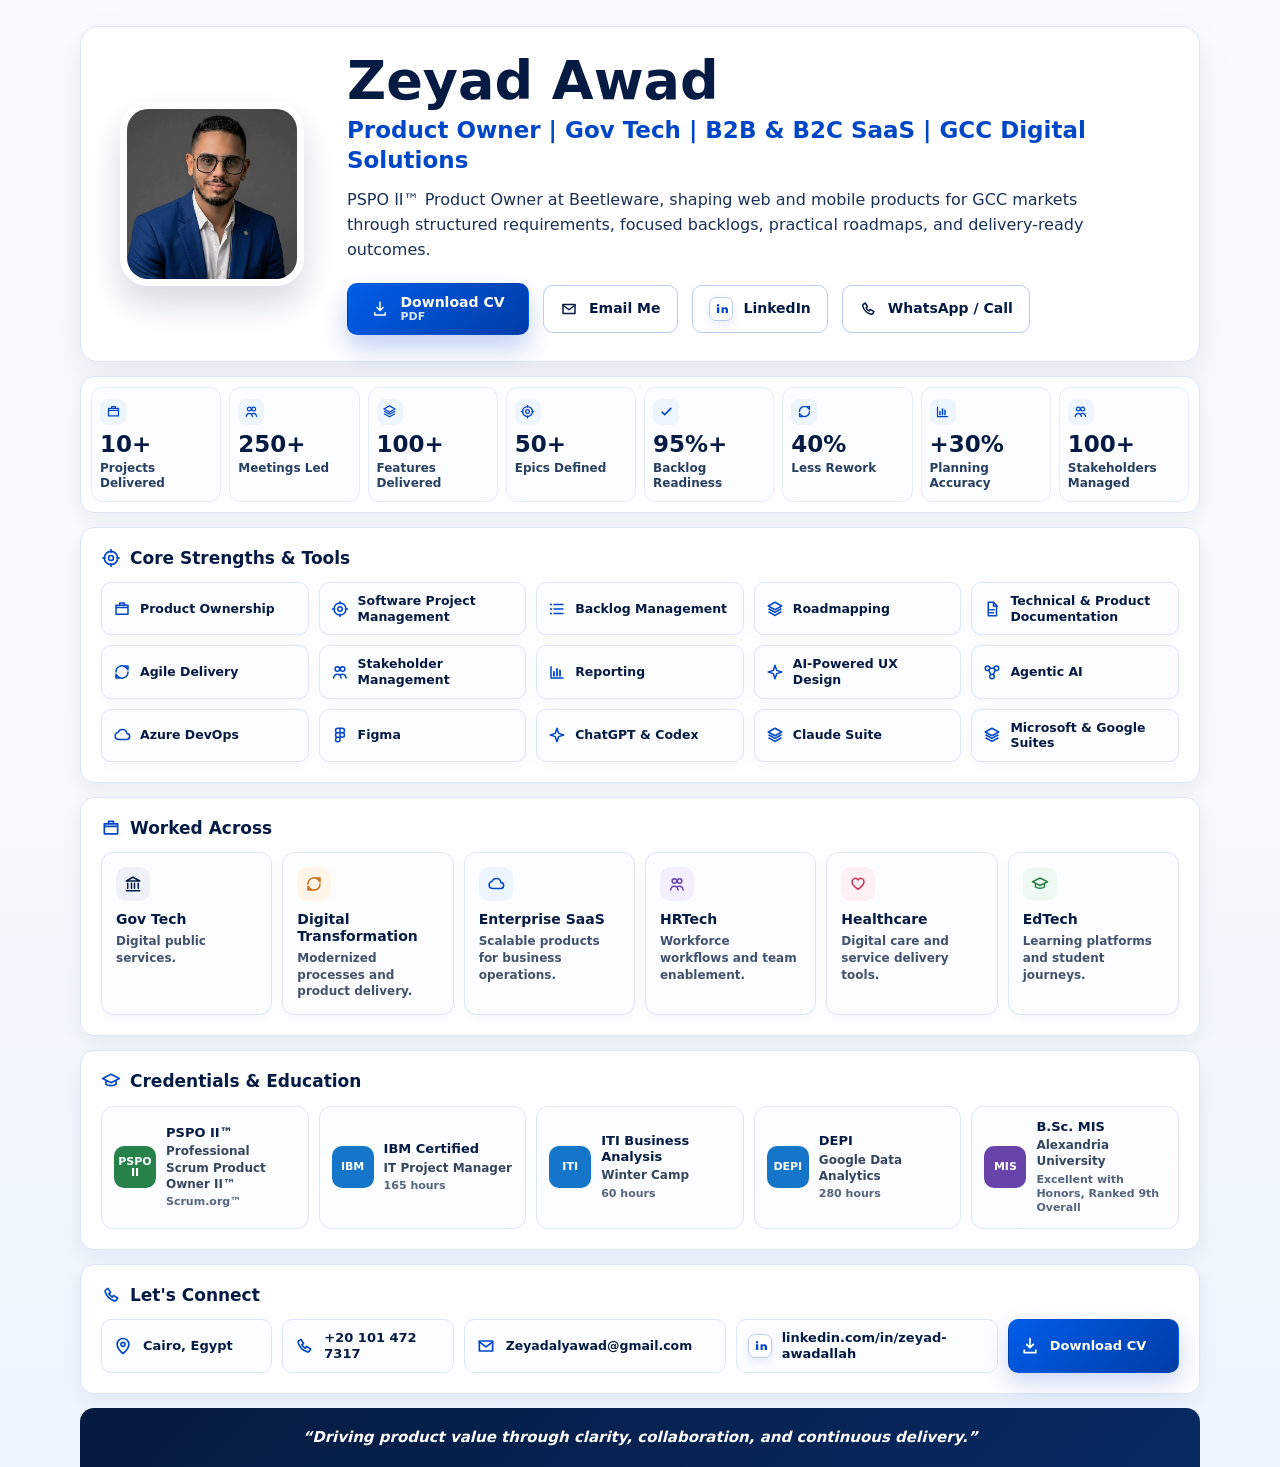
==== commit 2ae94be6: "Change displayed name to Zeyad Awad Co-Authored-By: Claude Sonnet 5.5 <noreply@anthropic.com> Claude" ====
--- a/index.html
+++ b/index.html
@@ -4,10 +4,10 @@
   <meta charset="UTF-8" />
   <meta name="viewport" content="width=device-width, initial-scale=1.0" />
 
-  <title>Zeyad Awadallah | Product Owner</title>
+  <title>Zeyad Awad | Product Owner</title>
   <meta
     name="description"
-    content="Zeyad Awadallah, PSPO II certified Product Owner building B2B and B2C SaaS products across GCC markets."
+    content="Zeyad Awad, PSPO II certified Product Owner building B2B and B2C SaaS products across GCC markets."
   />
 
   <link rel="icon" type="image/png" href="assets/za-logo-v2.png" />
@@ -19,7 +19,7 @@
   <meta name="apple-mobile-web-app-status-bar-style" content="default" />
   <meta itemprop="image" content="https://zeyad-awad1.github.io/assets/social-preview-v4.png" />
 
-  <meta property="og:title" content="Zeyad Awadallah | Product Owner Portfolio" />
+  <meta property="og:title" content="Zeyad Awad | Product Owner Portfolio" />
   <meta
     property="og:description"
     content="PSPO II™ Product Owner building B2B and B2C SaaS products across GCC markets."
@@ -31,16 +31,16 @@
   <meta property="og:image:type" content="image/png" />
   <meta property="og:image:width" content="1200" />
   <meta property="og:image:height" content="632" />
-  <meta property="og:image:alt" content="Zeyad Awadallah Product Owner portfolio preview" />
+  <meta property="og:image:alt" content="Zeyad Awad Product Owner portfolio preview" />
 
   <meta name="twitter:card" content="summary_large_image" />
-  <meta name="twitter:title" content="Zeyad Awadallah | Product Owner Portfolio" />
+  <meta name="twitter:title" content="Zeyad Awad | Product Owner Portfolio" />
   <meta
     name="twitter:description"
     content="PSPO II™ Product Owner building B2B and B2C SaaS products across GCC markets."
   />
   <meta name="twitter:image" content="https://zeyad-awad1.github.io/assets/social-preview-v4.png" />
-  <meta name="twitter:image:alt" content="Zeyad Awadallah Product Owner portfolio preview" />
+  <meta name="twitter:image:alt" content="Zeyad Awad Product Owner portfolio preview" />
 
   <link rel="stylesheet" href="style.css" />
 </head>
@@ -75,11 +75,11 @@
     <section class="hero" aria-labelledby="hero-title">
       <div class="photo-area">
         <div class="dots" aria-hidden="true"></div>
-        <img src="assets/profile.jpg" alt="Zeyad Awadallah portrait" class="profile-photo" />
+        <img src="assets/profile.jpg" alt="Zeyad Awad portrait" class="profile-photo" />
       </div>
 
       <div class="hero-content">
-        <h1 id="hero-title">Zeyad Awadallah</h1>
+        <h1 id="hero-title">Zeyad Awad</h1>
         <h2>Product Owner | Gov Tech | B2B & B2C SaaS | GCC Digital Solutions</h2>
         <p>
           PSPO II™ Product Owner at Beetleware, shaping web and mobile products for GCC markets through structured requirements, focused backlogs, practical roadmaps, and delivery-ready outcomes.
